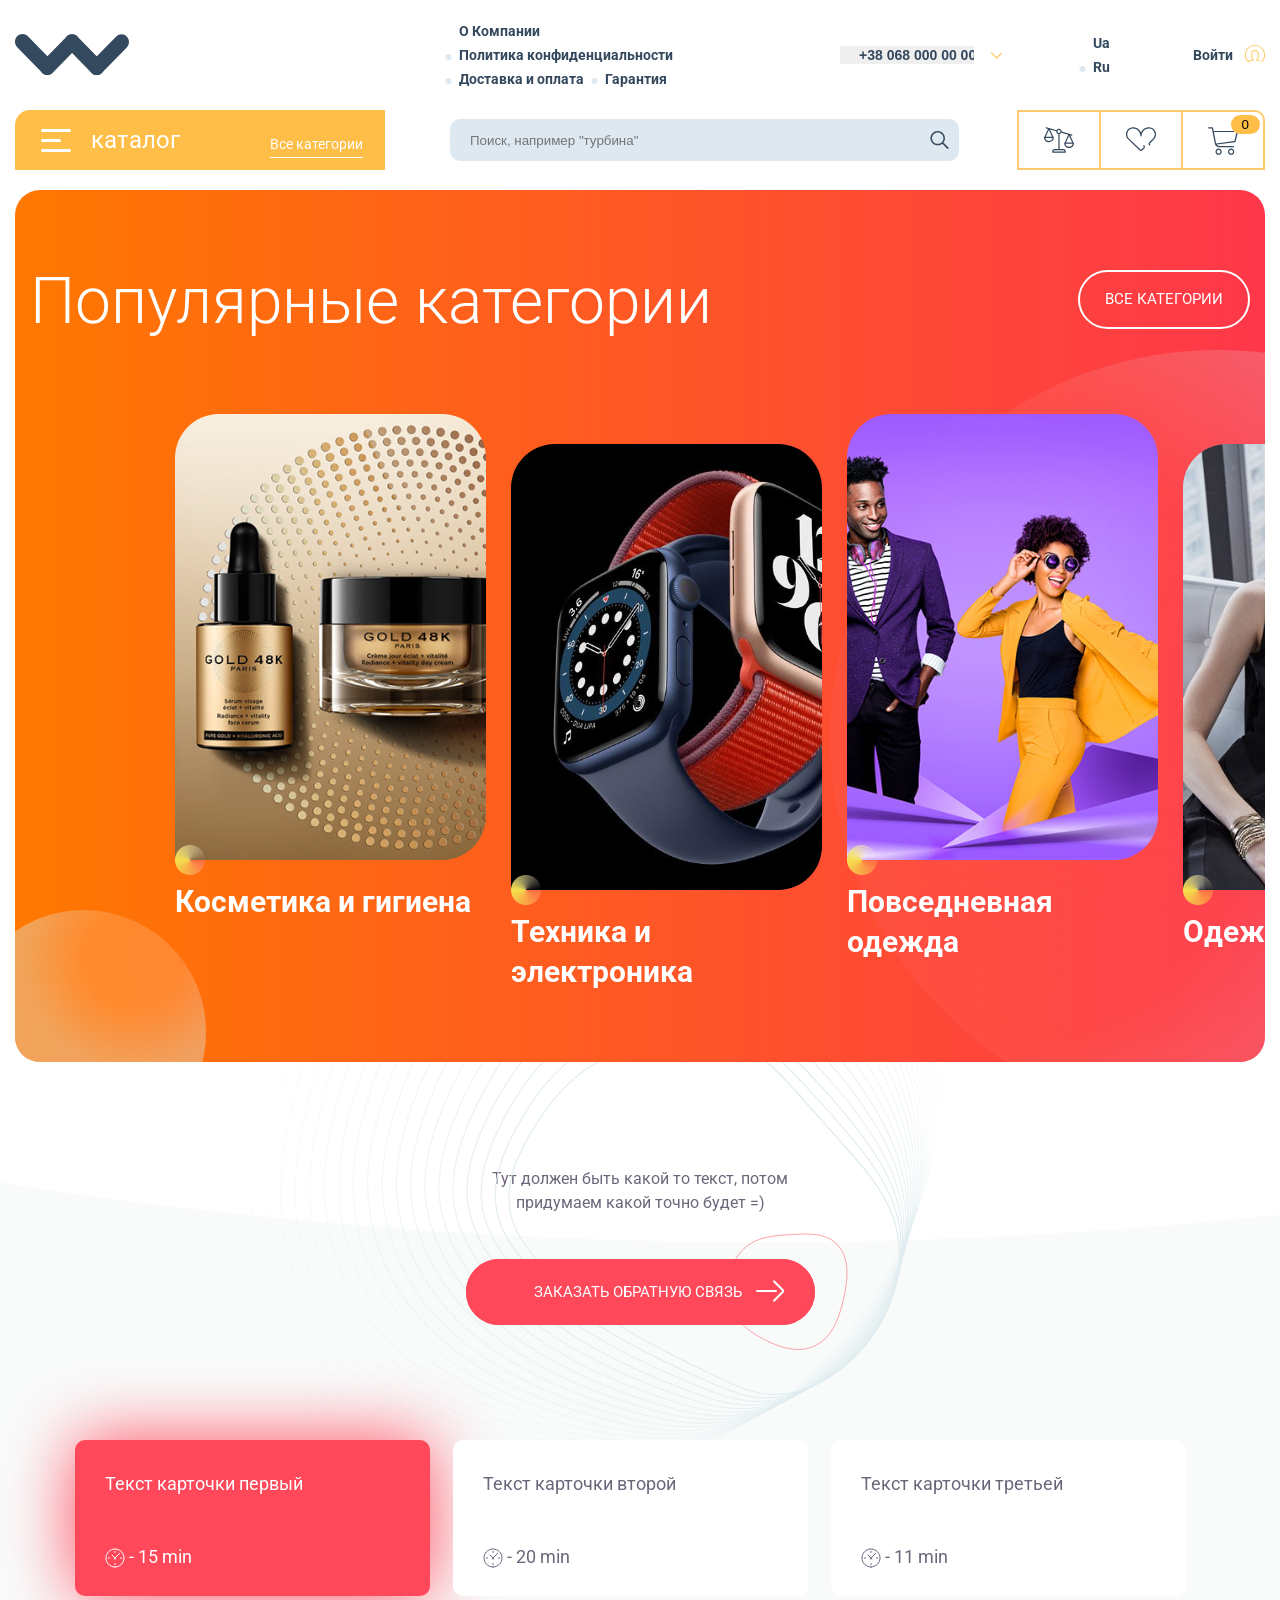
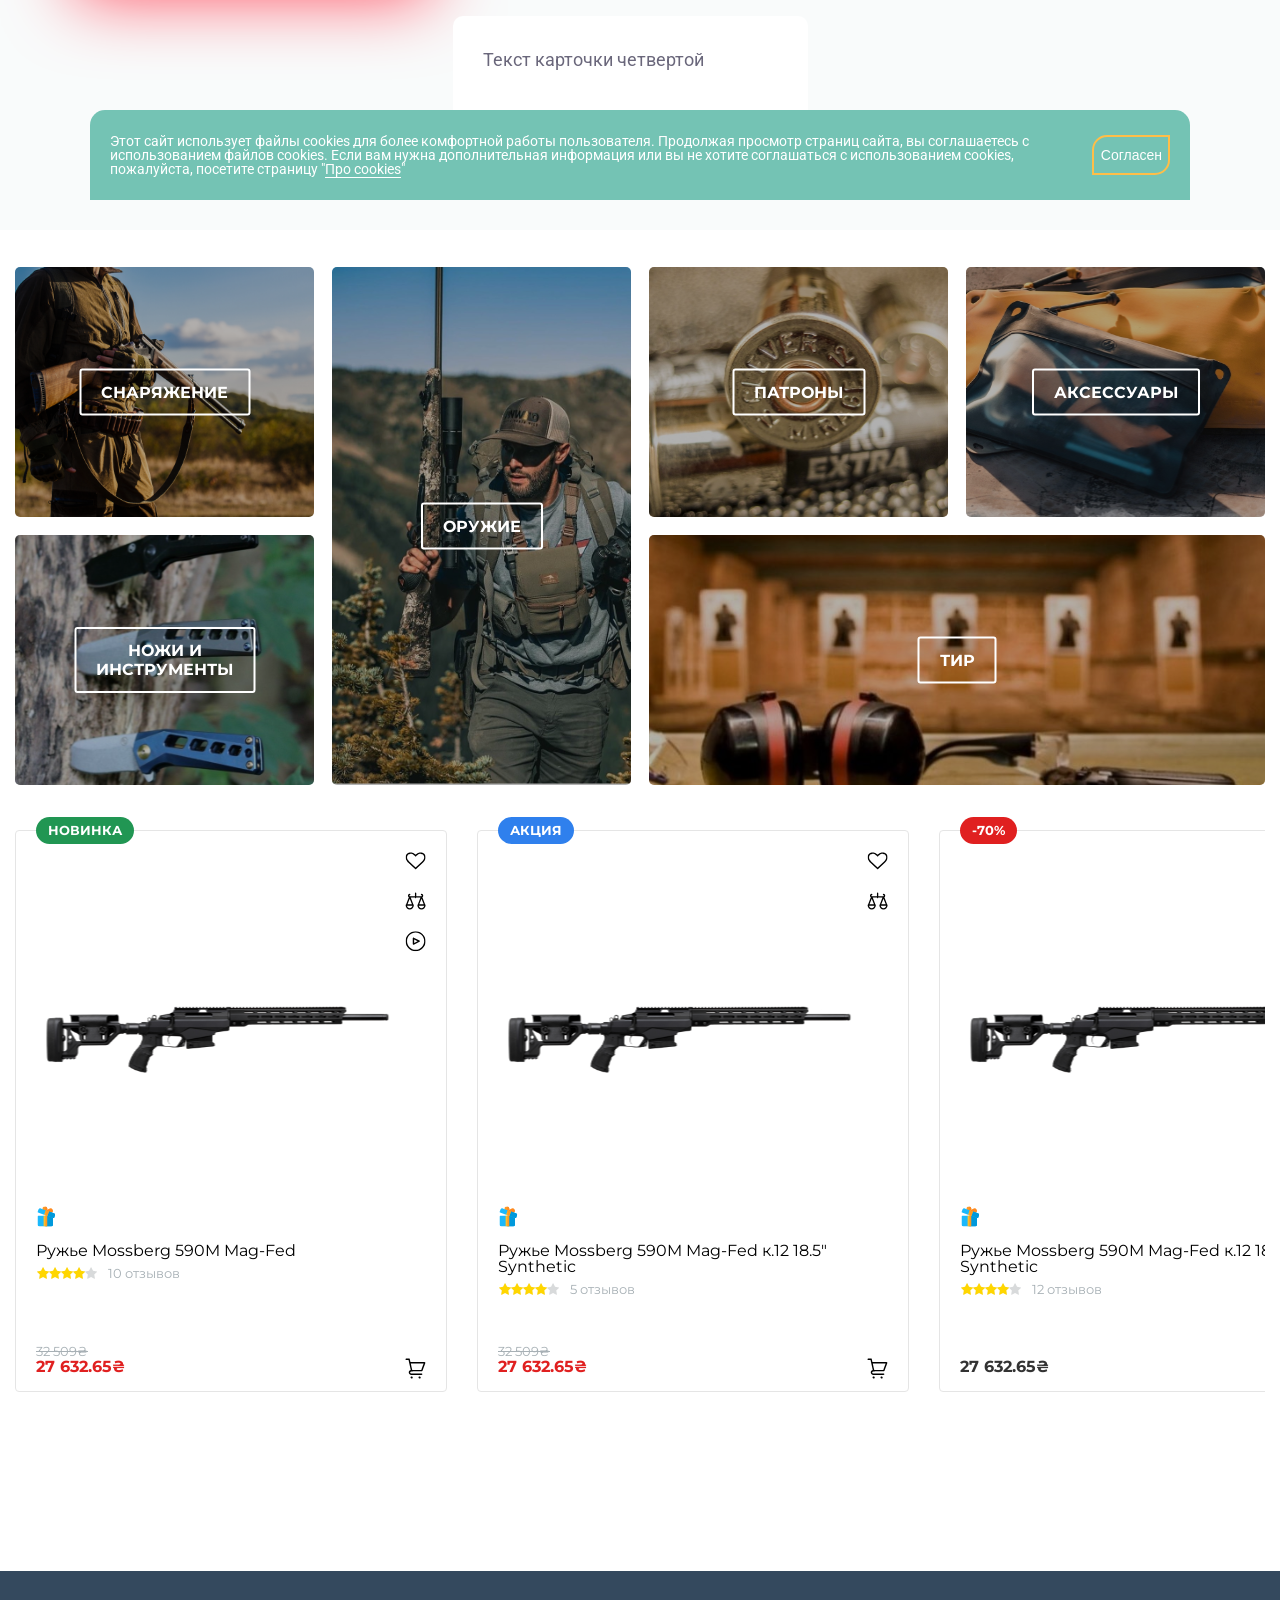
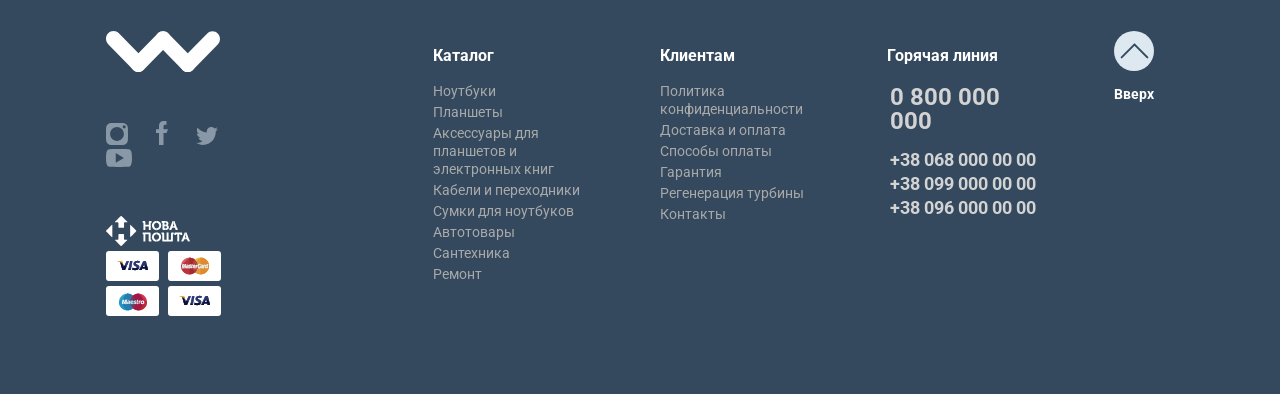
==== index.html @ 385db9dc "Completed" ====
<!DOCTYPE html>
<html>
<head>
    <meta charset="UTF-8">
    <link href="https://fonts.googleapis.com/css?family=Montserrat:100,100italic,200,200italic,300,300italic,regular,italic,500,500italic,600,600italic,700,700italic,800,800italic,900,900italic" rel="stylesheet" />
    <link href="https://fonts.googleapis.com/css?family=Roboto:100,100italic,300,300italic,regular,italic,500,500italic,700,700italic,900,900italic" rel="stylesheet" />
    <link href="https://fonts.googleapis.com/css?family=Commissioner:100,200,300,regular,500,600,700,800,900" rel="stylesheet" />
    <title>Верстка</title>
    <link rel="stylesheet" href="main.css">
    
</head>

<body onload="displayCart()">
    <div class="wrapper">
        <header class="header">
            <div class="header__container _container">
                <a href="" class="header__logo"><img src="Site/wezom_logo 1.svg"></a>
                <nav class="header__menu menu">
                    <ul class="menu__list">
                        <li class="menu__item">
                            <a href="" class="menu__link">О Компании</a>
                        </li>
                        <li class="menu__item">
                            <a href="" class="menu__link">Политика конфиденциальности</a>
                        </li>
                        <li class="menu__item">
                            <a href="" class="menu__link">Доставка и оплата</a>
                        </li>
                        <li class="menu__item">
                            <a href="" class="menu__link">Гарантия</a>
                        </li>
                    </ul>
                </nav>
                <div class="custom__select">
                    <select>
                        <option>+38 068 000 00 00</option>
                        <option>+38 066 000 00 00</option>
                    </select>
                    <span class="custom-arrow"></span>
                </div>
                    <ul class="header__lang">
                        <li class="menu__item">
                            <a href="" class="menu__link">Ua</a>
                        </li>
                        <li class="menu__item">
                            <a href="" class="menu__link">Ru</a>
                        </li>
                    </ul>
                <div class="log__in">Войти </div><span><img src="Site/Log_in.svg" alt=""></span>
                
            </div>
            <div class = "header__magazine _container">
                    <div class= "container">
                        <button class="header__catalog"><span class="catalog__lines"></span> каталог <p class="catalog__text">Все категории</p> </button>
                            <div class= "list">
                                <button class="links"><div class = "links_hover"><img class="list__img" src="Site/power.svg">       <p class="links__text"> Турбины</p>  <span class="arrow"></span> </div></button>
                                <button class="links"><div class = "links_hover"><img class="list__img" src="Site/cartridge.svg">   <p class="links__text">Картриджи  </p> <span class="arrow"></span> </div></button>
                                <button class="links"><div class = "links_hover"><img class="list__img" src="Site/geometry.svg">    <p class="links__text">Геометрии </p> <span class="arrow"></span> </div></button>
                                <button class="links"><div class = "links_hover"><img class="list__img" src="Site/aktuator.svg">    <p class="links__text">Актуаторы </p> <span class="arrow"></span> </div></button>
                                <button class="links"><div class = "links_hover"><img class="list__img" src="Site/servoprivod.svg"> <p class="links__text">Сервоприводы </p> <span class="arrow"></span> </div></button>
                                <button class="links"><div class = "links_hover"><img class="list__img" src="Site/prokladki.svg">   <p class="links__text">Прокладки </p> <span class="arrow"></span> </div></button>
                                <button class="links"><div class = "links_hover"><img class="list__img" src="Site/zap4asti.svg">    <p class="links__text">Прочие запчасти </p> <span class="arrow"></span> </div></button>
                                <button class="links"><div class = "links_hover"><img class="list__img" src="Site/electro-aktuator.svg"> <p class="links__text">Электронновакуумные  <br> актуаторы </p><span class="arrow"></span> </div></button>
                                <button class="links"><div class = "links_hover"><img class="list__img" src="Site/body-tourbine.svg">     <p class="links__text">Корпуса турбины </p> <span class="arrow"></span> </div></button>
                                <button class="links"><div class = "links_hover"><img class="list__img" src="Site/zap4asti2.svg">   <p class="links__text"> Запчасти для сервопривода </p> <span class="arrow"></span> </div></button>
                            </div>
                    </div>

               <div class="header__input"><input id="icon" class="search_txt" type="text" name="" placeholder="Поиск, например &#34турбина&#34"> </div> 
               <div class="header__product">
                   <div class="element"><img  src="Site/Сравнить.svg" alt="Весы"></div>
                   <div class="element"><img  src="Site/Heart.svg" alt="Весы"></div>
                   <button class="element basket"> <img  src="Site/КорзинаХєдер.svg" alt="Весы"><span class="product__number">0</span>
                    <div class= "list__tooltip">
                        <div class="tooltip">
                            <div class="sum" >В корзине <span class="total_in_cart">0</span></div>
                            <div class="sum" href="#"> На сумму <span class="total__cost">0</span></div>
                            <a href="#"><div class="order">Оформить заказ <img class="basket__tooltip" src="Site/КорзинаХєдер.svg" alt=""></div></a>
                            <a class="edit__order" href="#">Редактировать заказ </a>
                        </div>
                        
                    </div>
                    </button>
                </div>
                
            </div>
        </header>

        <main class="page">
            <div class="page__main-block main block">
                <div class="main-block__container _container-main">
                    <div class="main-block__body">
                        <h1 class="main-block__title _container">Популярные категории <a href="#" class="main-block__button">ВСЕ КАТЕГОРИИ</a> </h1>
                        <span class="dot"></span>
                        <span class="dot_bg"></span>
                        <div class="main-block__links">
                            <div class="link__link">
                                <a href="#">
                                    <img id="icon" src="Site/Косметика.svg" alt="Category-makeup"> <div class="link__title">Косметика и гигиена</div>
                                    <span class="circle"><img src="Site/Ellipse 31.png" alt=""></span>
                                </a>
                            </div>
                            <div class="link__link">
                                <a href="#">
                                    <img class="link__image" src="Site/Электроника.svg" alt="Category-technic"> 
                                    
                                    <div class="link__title">Техника и электроника</div>
                                    <span class="circle"><img src="Site/Ellipse 31.png" alt=""></span>
                                </a>
                            </div>
                            <div class="link__link">
                                <a href="#">
                                    <img class="link__image" src="Site/Повседневная одежда.svg" alt="Category-EverydayCloth"> <div class="link__title">Повседневная одежда</div>
                                    <span class="circle"><img src="Site/Ellipse 31.png" alt=""></span>
                                </a>
                            </div>
                            <div class="link__link">
                                    <a href="#">
                                    <img class="link__image" src="Site/Одежда.svg" alt="Category-EverydayCloth">
                                    <div class="link__title">Одежда и обувь</div>
                                    <span class="circle"><img src="Site/Ellipse 31.png" alt=""></span>
                                    </a>
                            </div>
                            <div class="link__link">
                                    <a href="#">
                                    <img class="link__image" src="Site/Сапоги.svg" alt="Category-EverydayCloth">
                                    <div class="link__title">Сапоги и туфли </div>
                                    <span class="circle"><img src="Site/Ellipse 31.png" alt=""></span>
                                    </a>
                            </div>
                            <div class="link__link">
                                <a href="#">
                                    <img class="link__image" src="Site/Универсальное.svg" alt="Category-EverydayCloth"> <div class="link__title">Универсальное</div>
                                    <span class="circle"><img src="Site/Ellipse 31.png" alt=""></span>
                                </a>
                            </div>
                            <div class="link__link">
                                <a href="#">
                                    <img class="link__image" src="Site/Спорт обувь.svg" alt="Category-EverydayCloth"> <div class="link__title">Спортивная обувь </div>
                                    <span class="circle"><img src="Site/Ellipse 31.png" alt=""></span>
                                </a>
                            </div>
                            <div class="link__link">
                                <a href="#">
                                    <img class="link__image" src="Site/Нижнее белье.svg" alt="Category-EverydayCloth"> <div class="link__title">Нижнее бельё</div>
                                    <span class="circle"><img src="Site/Ellipse 31.png" alt=""></span>
                                </a>
                            </div>
                            <div class="link__link">
                                <a href="#">
                                    <img class="link__image" src="Site/Сумки.svg" alt="Category-EverydayCloth"> <div class="link__title">Сумки и кошельки</div>
                                    <span class="circle"><img src="Site/Ellipse 31.png" alt=""></span>
                                </a>
                            </div>
                            <div class="link__link">
                                <a href="#">
                                    <img class="link__image" src="Site/Туфли.svg" alt="Category-EverydayCloth"> <div class="link__title">Сапоги и туфли </div>
                                    <span class="circle"><img src="Site/Ellipse 31.png" alt=""></span>
                                </a>
                            </div>
                            
                        </div>
                    </div>

                    <div class="main-body__text">Тут должен быть какой то  текст, потом <br> придумаем какой точно будет =)</div>

                    <div class="main-body__button-phone">
                        <img class="red_vector" src="Site/Red_Vector.svg" alt="">
                        <img class="vector"src="Site/fluid-linear-pop-product.png" alt="">
                        <a href="#" class="button-phone">ЗАКАЗАТЬ ОБРАТНУЮ СВЯЗЬ <span class="icon-arrow"></span></a>
                    </div>
                    <img class="back-img"src="Site/Rectangle.png" alt="">
                    <div id="main-block-card" class="main-block__cards">
                        
                        <div class="main-block__card active" onclick="pickCard(this);">Текст карточки первый <div class="timer"> <span class="clock"> <img src="Site/clock1.svg" alt="Clock"></span> - 15 min</div> </div>
                        <div class="main-block__card" onclick="pickCard(this);">Текст карточки второй <div class="timer"> <span class="clock"> <img src="Site/clock1.svg" alt="Clock"></span> - 20 min</div> </div>
                        
                        <div class="main-block__card" onclick="pickCard(this);">Текст карточки третьей <div class="timer"> <span class="clock"> <img src="Site/clock1.svg" alt="Clock"></span> - 11 min</div> </div>
                        <div class="main-block__card" onclick="pickCard(this);">Текст карточки четвертой <div class="timer"> <span class="clock"> <img src="Site/clock1.svg" alt="Clock"></span> - 9 min</div> </div>
                        
                    </div>
                    

                    <div class="main-body__gallery _container-main">

                        <div class="gallery__item">
                           <a href="#" >
                                <img src="Site/Снаряжение.png" alt="Снаряжение">
                                <button class="gallery__button">СНАРЯЖЕНИЕ</button>
                            </a>
                        </div>
                        <div class="gallery__item--2">
                            <a href="#" >
                            <img class="image" src="Site/Ножи.svg" alt="Ножи">
                            <button class="gallery__button">НОЖИ И ИНСТРУМЕНТЫ</button>
                            </a>
                        </div>
                        
                        <div class="gallery__item--3">
                            <a href="#" >
                            <img src="Site/Оружие.svg" alt="Оружие">
                            <button class="gallery__button">ОРУЖИЕ</button>
                            </a>
                        </div>

                        <div class="gallery__item _gallery4">
                            <a href="#" >
                            <img src="Site/Патроны.svg" alt="Патроны">
                            <button class="gallery__button">ПАТРОНЫ</button>
                            </a>
                        </div>

                        <div class="gallery__item _gallery5">
                            <a href="#" >
                            <img src="Site/Аксесуары.svg" alt="Аксессуары">
                            <button class="gallery__button">АКСЕССУАРЫ</button>
                            </a>
                        </div>

                        <div class="gallery__item--6">
                            <a href="#" >
                            <img src="Site/Тир.svg" alt="Тир">
                            <button class="gallery__button">ТИР</button>
                            </a>
                        </div>
                    </div>

                    <section class="section-slider">
                        <div class="slider">
                            <div class="img-slider">
                                <img  src="Site/Ружье.svg" alt="Ружье">
                                <span class="gift-box"><img src="Site/gift-box (1) 1.svg" alt="gift-box"></span>
                                <p class="text-slider"> Ружье Mossberg 590M Mag-Fed  </p>
                                <span class="stars"><img src="Site/Stars.svg" alt=""> <span class="rewiew">10 отзывов</span> </span>
                                <p class="price-sell"> 32 509₴ </p>
                                <p class="price-slider"> 27 632.65₴ </p>
                                <span class="add-cart"><img src="Site/Корзина.svg" alt=""><div>купить</div></span>
                                <span class="slider__new">НОВИНКА</span>
                                <span class="wish"><img src="Site/wish.svg" alt="wish"></span>
                                <span class="compare"><img src="Site/compare.svg" alt="compare"></span>
                                <span class="play"><img src="Site/play-button 1.svg" alt="play"></span>
                            </div>
                            <div class="img-slider">
                                <img  src="Site/Ружье.svg" alt="Ружье">
                                <span class="gift-box"><img src="Site/gift-box (1) 1.svg" alt=""></span>
                                <p class="text-slider"> Ружье Mossberg 590M Mag-Fed к.12 18.5" Synthetic </p>
                                <span class="stars"><img src="Site/Stars.svg" alt=""> <span class="rewiew">5 отзывов</span> </span>
                                <p class="price-sell"> 32 509₴ </p>
                                <p class="price-slider"> 27 632.65₴ </p>
                                <span class="add-cart"><img src="Site/Корзина.svg" alt=""><div>купить</div></span>
                                <span class="slider__sell">АКЦИЯ</span>
                                <span class="wish"><img src="Site/wish.svg" alt="wish"></span>
                                <span class="compare"><img src="Site/compare.svg" alt="compare"></span>
                            </div>
                            <div class="img-slider">
                                <img  src="Site/Ружье.svg" alt="Ружье">
                                <span class="gift-box"><img src="Site/gift-box (1) 1.svg" alt=""></span>
                                <p class="text-slider"> Ружье Mossberg 590M Mag-Fed к.12 18.5" Synthetic </p>
                                <span class="stars"><img src="Site/Stars.svg" alt=""> <span class="rewiew">12 отзывов</span> </span>
                                <p class="price-no-sell"> 27 632.65₴ </p>
                                <span class="add-cart"><img src="Site/Корзина.svg" alt=""><div>купить</div></span>
                                <span class="slider__action">-70%</span>
                                <span class="wish"><img src="Site/wish.svg" alt="wish"></span>
                                <span class="compare"><img src="Site/compare.svg" alt="compare"></span>
                            </div>
                            <div class="img-slider">
                                <img  src="Site/Ружье.svg" alt="Ружье">
                                <span class="gift-box"><img src="Site/gift-box (1) 1.svg" alt=""></span>
                                <p class="text-slider"> Ружье Mossberg 590M Mag-Fed к.12 18.5" Synthetic </p>
                                <span class="stars"><img src="Site/Stars.svg" alt=""> <span class="rewiew">5 отзывов</span> </span>
                                <p class="price-sell"> 32 509₴ </p>
                                <p class="price-slider"> 27 632.65₴ </p>
                                <span class="add-cart"><img src="Site/Корзина.svg" alt=""><div>купить</div></span>>
                                <span class="slider__top">ТОП ПРОДАЖ</span>
                                <span class="wish"><img src="Site/wish.svg" alt="wish"></span>
                                <span class="compare"><img src="Site/compare.svg" alt="compare"></span>
                                <span class="play"><img src="Site/play-button 1.svg" alt="play"></span>
                            </div>
                            <div class="img-slider">
                                <img  src="Site/Ружье.svg" alt="Ружье">
                                <span class="gift-box"><img src="Site/gift-box (1) 1.svg" alt=""></span>
                                <p class="text-slider"> Ружье Mossberg 590M Mag-Fed к.12 18.5" Synthetic </p>
                                <span class="stars"><img src="Site/Stars.svg" alt=""> <span class="rewiew">5 отзывов</span> </span>
                                <p class="price-no-sell"> 27 632.65₴ </p>
                                <span class="add-cart"><img src="Site/Корзина.svg" alt=""><div>купить</div></span>
                                <span class="wish"><img src="Site/wish.svg" alt="wish"></span>
                                <span class="compare"><img src="Site/compare.svg" alt="compare"></span>
                            </div>
                            <div class="img-slider">
                                <img  src="Site/Ружье.svg" alt="Ружье">
                                <span class="gift-box"><img src="Site/gift-box (1) 1.svg" alt=""></span>
                                <p class="text-slider"> Ружье Mossberg 590M Mag-Fed к.12 18.5"  </p>
                                <span class="stars"><img src="Site/Stars.svg" alt=""> <span class="rewiew">5 отзывов</span> </span>
                                <p class="price-sell"> 32 509₴ </p>
                                <p class="price-slider"> 27 632.65₴ </p>
                                <span class="add-cart"><img src="Site/Корзина.svg" alt=""><div>купить</div></span>
                                <span class="wish"><img src="Site/wish.svg" alt="wish"></span>
                                <span class="compare"><img src="Site/compare.svg" alt="compare"></span>
                            </div>
                            <div class="img-slider">
                                <img  src="Site/Ружье.svg" alt="Ружье">
                                <span class="gift-box"><img src="Site/gift-box (1) 1.svg" alt=""></span>
                                <p class="text-slider"> Ружье Mossberg 590M Mag-Fed </p>
                                <span class="stars"><img src="Site/Stars.svg" alt=""> <span class="rewiew">5 отзывов</span> </span>
                                <p class="price-no-sell"> 27 632.65₴ </p>
                                <span class="add-cart"><img src="Site/Корзина.svg" alt=""><div>купить</div></span>
                                <span class="wish"><img src="Site/wish.svg" alt="wish"></span>
                                <span class="compare"><img src="Site/compare.svg" alt="compare"></span>
                            </div>
                            <div class="img-slider">
                                <img  src="Site/Ружье.svg" alt="Ружье">
                                <span class="gift-box"><img src="Site/gift-box (1) 1.svg" alt=""></span>
                                <p class="text-slider"> Ружье Mossberg 590M Mag-Fed к.12 18.5" Synthetic </p>
                                <span class="stars"><img src="Site/Stars.svg" alt=""> <span class="rewiew">12 отзывов</span> </span>
                                <p class="price-no-sell"> 27 632.65₴ </p>
                                <span class="add-cart"><img src="Site/Корзина.svg" alt=""><div>купить</div></span>
                                <span class="wish"><img src="Site/wish.svg" alt="wish"></span>
                                <span class="compare"><img src="Site/compare.svg" alt="compare"></span>
                            </div>
                        </div>

                    </section>
                </div>
                
            </div>

        </main>

        <footer class="footer">
            <div class = "row"> 
                <div class="col"> 
                    <a href = "#" > <img src="Site/wezom_logo 2.svg" alt=""></a>
                       <p class="footer__icons">
                           <a href="#" class="footer__links"> <img src="Site/Insta.svg" alt="Instagram"></a>
                           <a href="#" class="footer__links"> <img src="Site/Facebook.svg" alt="Facebook"></a>
                           <a href="#" class="footer__links"> <img src="Site/Twitter.svg" alt="Twitter"></a>
                           <a href="#" class="footer__links"> <img src="Site/Youtube.svg" alt="Youtube"></a>
                       </p> 
                       <p class="footer__icons">
                        <a href="#" class="footer__cards"> <img src="Site/Новапошта.svg" alt="Visa"></a>
                        <a href="#" class="footer__cards"> <img src="Site/Visa.svg" alt="Visa"></a>
                        <a href="#" class="footer__cards"> <img src="Site/MasterCArd.svg" alt="MasterCard"></a>
                        <a href="#" class="footer__cards"> <img src="Site/MasterPro.svg " alt="Maesrto"></a>
                        <a href="#" class="footer__cards"> <img src="Site/Visa.svg" alt="PayPal"></a>
                    </p> 
                </div>
                <div class="col"> 
                    <h3>Каталог</h3>
                    <p class="text"><a href="#" class="footer__text">Ноутбуки</a></p>    
                    <p class="text"><a href="#" class="footer__text">Планшеты</a></p>
                    <p class="text"><a href="#" class="footer__text">Аксессуары для планшетов и электронных книг</a></p>
                    <p class="text"><a href="#" class="footer__text">Кабели и переходники</a></p>
                    <p class="text"><a href="#" class="footer__text">Сумки для ноутбуков</a></p>
                    <p class="text"><a href="#" class="footer__text">Автотовары</a></p>
                    <p class="text"><a href="#" class="footer__text">Сантехника</a> </p>
                    <p class="text"><a href="#" class="footer__text">Ремонт</a> </p>
                </div>
                <div class="col"> 
                    <h3>Клиентам</h3>
                    <p class="text"><a href="#" class="footer__text">Политика конфиденциальности</a></p>
                    <p class="text"><a href="#" class="footer__text">Доставка и оплата</a></p>
                    <p class="text"><a href="#" class="footer__text">Способы оплаты</a></p>
                    <p class="text"><a href="#" class="footer__text">Гарантия</a></p>
                    <p class="text"><a href="#" class="footer__text">Регенерация турбины</a></p>
                    <p class="text"><a href="#" class="footer__text">Контакты</a></p>
                </div>
                <div class="col"> 
                    <h3>Горячая линия</h3>
                    <p class="footer__phone _big">0 800 000 000</p>
                    <p class="footer__phone">+38 068 000 00 00</p>
                    <p class="footer__phone">+38 099 000 00 00</p>
                    <p class="footer__phone">+38 096 000 00 00</p>
                </div>
                <div class="col"> 
                    <div class="scroll-to-top" onclick="scrollToTop();"></div>
                    <p>Вверх</p>
                </div>
            </div>
        </footer>

        <div class="cookie_container">
            <p>
                Этот сайт использует файлы cookies для более комфортной работы пользователя. Продолжая просмотр страниц сайта, вы соглашаетесь с использованием файлов cookies. Если вам нужна дополнительная информация или вы не хотите соглашаться с использованием cookies, пожалуйста, посетите страницу "<a href="#" class="cookie">Про cookies</a>"
            </p>
            <button class="cookie_button">Согласен</button>
        </div>
    </div>   
    <script src="Slider.js"></script>
    <script src="main.js"></script>
    <script>

        let click = document.querySelector('.header__catalog');

        let list = document.querySelector('.list');

        click.addEventListener("click",()=>{

            list.classList.toggle('newlist');

        });

        let click1 = document.querySelector('.basket');

        let list1 = document.querySelector('.list__tooltip');

        click1.addEventListener("click",()=>{

            click1.classList.toggle('basket1');
            list1.classList.toggle('newlist1');


            });

    </script>
</body>
</html>
---- main.css ----
/*---BASE--------------------------------*/
    html, body {           
        height:100%;
        margin: 0;
        padding: 0;
        line-height: 1;
        font-size: 14px;
        color: white;
        background: white;
        font-family: Roboto;
        font-style: normal;
        font-weight: 700;
    }
    a:link, a:visited{
        color:#33485D;
        text-decoration: none;
    }
    a.menu__link:hover{
        padding-bottom: 4px;
        border-bottom-style: solid;
        border-bottom-width: 1px;
        border-color: #33485D;
        width: fit-content;
    }
    
    li:not(:first-child){
        list-style-image: url('Site/Ellipse\ 32.svg');
    }
    
    .menu{
        padding: 5px 0;
    }
    .menu__list{
        display: flex;
        flex-wrap: wrap;
    }

    .menu__item:not(:last-child){
        margin: 0px 21px 0px 0px;
    }
    
    .menu__link{
        line-height: 24px;
    }

    .custom__select{
        position: relative;
        margin-left: 70px;
        outline:0px;
    }
    select{
        box-shadow: none;
        border:none;
        outline:0px;
        font-size: 14px;
        font-weight: 700;
        color: #33485D;
        padding: 0 15px;
        cursor:pointer;
    }

    @media(max-width:1160px){
        .custom__select{
            display: inline-block;
        margin-left: 10px;
    }
    }
    .custom-arrow{
        position: absolute;
        top: 0;
        right: 0;
        display: block;
        background: white;
        height: 100%;
        width: 2.4rem;
        pointer-events: none;
    }
    .custom-arrow:before{
        content: "";
        position: absolute;
        display: inline-block;
        height: 1px;
        width: 0.6rem;
        border-radius: 2px;
        background: #FFBE48;
        right: 10px;
        top:9px;
        transform:rotate(45deg);
    }
    .custom-arrow:after{
        content: "";
        position: absolute;
        display: inline-block;
        height: 1px;
        width: 0.6rem;
        border-radius: 2px;
        background: #FFBE48;
        right: 5px;
        top:9px;
        transform:rotate(-45deg);
    }
    /*------*/
    .header__lang{
        display: flex;
        flex-wrap: wrap;
        margin-left: 45px;
    }
    .log__in{
        color: #33485D;
        margin-right: 12px;
        margin-left: 62px;
    }
    /*---CLASSES----------------------------*/
    .wrapper{
        min-height: 100vh;
        overflow: hidden;
        display: flex;
        flex-direction: column;
    }
    ._container{
        max-width: 1520px;
        padding: 0px 15px;
        margin: 0px auto;
        box-sizing: content-box;
    }
    ._container-main{
        max-width: 1840px;
        padding: 0px 15px;
        margin: 0px auto;
        box-sizing: content-box;
    }
    ._container-shape{
        max-width: 1920px;
        padding: 0px 15px;
        margin: 0px auto;
        box-sizing: content-box;
    }
    /*--------------------------------------*/
    .header{
        position:absolute;
        width: 100%;
        left: 0;
        top: 0;
        z-index: 50;
    }
    .header__container{
        display: flex;
        min-height: 80px;
        align-items: center;
    }
    @media(max-width:990px){
        .header__container{
            
        min-height: 80px;
    }
        
    }
    .header__logo{
        color:inherit;
    }
    .header__menu{
        margin: 0px 0px 0px 290px;
    }
    /*-------РЯД С КАТАЛОГОМ-----------------------*/
    .header__magazine{
        display: flex;
        align-items: center;
    }
    @media(max-width:800px){
        .header__magazine{
        display: flex;
        align-items: center;
    }
    .header__magazine > *{
        margin-bottom: 30px;
    }
    .custom__select{
        clear:both;
            
    }
    }
    .header__input{
        margin-left: 55px;
        margin-right: 45px;
        flex: 1 0 40px;
    }
    
    .search_txt{
        background: #DDE8F0;
        height: 40px;
        flex: 1 1 auto;
        width: 100%;
        border: none;
        border-radius: 10px;
        margin: 0px 0px 0px 10px;
        padding-left: 20px;
    }
    
    #icon {
        background-image: url(Site/Vector.svg);
        background-repeat: no-repeat;
        background-position: 98%;
    }
    .header__catalog{
        display:flex;
        border:none;
        width:370px;
        height: 60px;
        border-top-left-radius: 15px;
        background:#FFBE48;
        color: white;
        align-items: center;
        font-family: Roboto;
        font-weight:400;
        font-size: 24px;
        cursor: pointer;
        transition: 0.3s;
    }
    .catalog__text{
        display: flex;
        font-size: 14px;
        border-bottom: 1px solid;
        padding-bottom: 5px;
        margin-left: 90px;
        margin-bottom: 0px;
        margin-right: 10px;
    }
    .catalog__lines{
        display: flex;
        width: 20px;
        height: 3px;
        border-radius: 5px;
        background: white;
        margin-left: 20px;
        margin-right: 30px;
    }
    .catalog__lines:after{
        content: "";
        position: absolute;
        display: block;
        width: 30px;
        height: 3px;
        border-radius: 5px;
        background: white;
        margin-top: 10px;
    }
    .catalog__lines:before{
        content: "";
        position: absolute;
        display: block;
        width: 30px;
        height: 3px;
        border-radius: 5px;
        background: white;
        margin-top: -10px;
    }
    .links{
        display: flex;
        align-items: center;
        width:370px;
        height:60px;
        font-family: Roboto;
        font-style: normal;
        font-weight: 500;
        font-size: 18px;
        line-height: 18px;
        color:#5C6D7D;
        border: none;
    }

    .links:hover{
        color:#33485D;
    }
    .links:hover .arrow:after{
        background: #33485D;  
    }
    .links:hover .arrow:before{
        background: #33485D;  
    }
    
    .links:last-child{
        border-bottom-right-radius:10px;
        border-bottom-left-radius:10px;
    }
    .links_hover{
        display: flex;
        align-items: center;
        padding-right: 295px;
        border-radius: 5px;
        padding-bottom: 5px;
        padding-top: 5px;
    }
    .links:hover .links_hover{
        background-color: #DDE8F0;
    }
    .links__text{
        position: absolute;
        margin-left: 60px;
        text-align: left;
    }
    .list {
        width:370px;
        position: absolute;

        transform: scaleY(0);
        transform-origin: top;
        transition: 0.3s;
    }
    .list__img{
        margin-left: 14px;
        margin-right: 16px;
    }
    .arrow{ 
        position: absolute;
        text-align: center;
        right: 22px;
    }
    .arrow:after{ 
        content: "";
        position: absolute;
        display: inline-block;
        height: 2px;
        width: 0.8rem;
        border-radius: 2px;
        background: #9faab3;
        right: -9px;
        top:-3px;
        transform:rotate(45deg);
    }
    .arrow:before{ 
        content: "";
        position: absolute;
        display: inline-block;
        height: 2px;
        width: 0.8rem;
        border-radius: 2px;
        background: #9faab3;
        right: -9px;
        top:3px;
        transform:rotate(-45deg);
    }
    .newlist {
        transform: scaleY(1);
    }
    @media(max-width:1100px){
        .catalog__text{
        margin-left: 50px;
        margin-right: 10px;
        }
        .header__catalog{
            width:330px;
        }
        .header__menu{
        margin: 0px 0px 0px 260px;
        }
    }
    @media(max-width:1060px){
        .catalog__text{
        margin-left: 20px;
        margin-right: 10px;
        }
        .header__catalog{
            width:300px;
        }
        .header__menu{
        margin: 0px 0px 0px 230px;
        }
    }
    @media(max-width:1040px){
        .catalog__text{
        display: none;
        }
        .header__catalog{
            width:260px;
        }
        .header__menu{
        margin: 0px 0px 0px 190px;
        }
    }
    @media(max-width:990px){
        .header__catalog{
            width:200px;
        }
        .header__menu{
        margin: 0px 0px 0px 130px;
        }
    }
    @media(max-width:940px){
        .header__menu{
        margin: 0px 0px 0px 95px;
        
    }
    .header__input{
        margin-left: 25px;
        margin-right: 15px;
    }
    }

    @media(max-width:890px){
        .header__lang{
        margin-left: 15px;
    }
        .log__in{
            margin-right: 12px;
            margin-left: 25px;
        }
    }

    @media(max-width:825px){
        .header__lang{
        margin-left: 5px;
    }
        .log__in{
            margin-right: 12px;
            margin-left: 5px;
        }
    }
    @media(max-width:800px){
        .log__in{
            display: none;
    }
        ::-webkit-input-placeholder {
        /* WebKit browsers */
         color: transparent;
    }#icon {
        background-position: 96%;
    }

    }
    @media(max-width:740px){
            .custom__select{
                display: none;
        }
        #icon {
            background-position: 95%;
        }
        .list {
            width:300px;
            
        }
        .links{
            width:300px;
        }
        .links_hover{
            padding-right: 225px;
        }
    }
    @media(max-width:660px){
        #icon {
            background-position: 90%;
        }
        .search_txt{
            padding-right:20px;
            margin: 0px 0px 0px 0px;
        }
        .header__menu{
            margin: 0px 0px 0px 85px;
        
        }
        
    }
    .header__product{
        display: flex;
        margin-left: 45px;
    }
    .element{
        position: relative;
        background-color: white;
        display: inline-block;
        border: 2px solid #FFCB6D;
        box-sizing: border-box;
        padding: 15px 25px 10px;
        cursor: pointer;
    }
    .element:last-child{
        border-top-right-radius: 10px;
    }
    .element:not(:last-child){
        border-right: 1px;
    }
    .basket1{
        background: #47B39C;
        border-color: #47B39C;
        
    }
    .basket1 img{
        filter:brightness(0) invert(1);
    }
    .basket1 .product__number{
        background: white;
        color: black;
    }
    .product__number{
        position: absolute;
        display: inline-block;
        color: black;
        right: 3px;
        top: 3px;
        border-radius: 18px;
        padding: 2px 11px;
        background: #FFBE48;
    }
    /*-----BASKETTOOLTIP-----*/
    .list__tooltip{

    position: absolute;


    transform: scaleY(0);

    transform-origin: top;

    transition: 0.3s;
    }
    .newlist1 {

    transform: scaleY(1);

    }
    .tooltip{
        top:40px;
        left: -280px;
        padding-top: 30px;
        position: absolute;
        box-shadow: 1px 1px 50px #aaa;
        border-radius: 10px;
        background-color: #fff;
        width: 280px;
        height:210px;
        padding-left: 30px;
        padding-right: 30px;
        z-index: 200;
        font-size: 0.9em;
        cursor: default;
    }
    .tooltip:before{
        content: "";
        position: absolute;
        display: inline-block;
        height: 30px;
        width: 30px;
        border-radius: 4px;
        background: white;
        right: 30px;
        top:-12px;
        transform:rotate(45deg);
    }
    .order{
        display:flex;
        align-items: center;
        background: #47B39C;
        color: white;
        font-weight: 500;
        font-size: 24px;
        padding: 15px 21px 15px;
        margin-top: 30px;
        margin-bottom: 30px;
        border-top-left-radius: 15px;
        border-bottom-right-radius: 15px;
        cursor: pointer;
    }
    .basket__tooltip{
        margin-left: 15px;
    }
    .edit__order{
        float: left;
        color: #33485D;
        font-family: Roboto;
        font-style: normal;
        font-weight: 500;
        font-size: 18px;
        border-bottom: 1px grey solid;
        padding-bottom:2px;
    }
    .sum{
        display: block;
        text-align: left;
        color: grey;
        font-family: Roboto;
        font-style: normal;
        font-weight: 400;
        font-size: 18px;
    }
    .total__cost{
        color: #33485D;
        font-family: Roboto;
        font-style: normal;
        font-weight: 700;
        font-size: 18px;
    }
    .total_in_cart{
        color: #33485D;
        font-family: Roboto;
        font-style: normal;
        font-weight: 700;
        font-size: 18px;
    }
    /*------------------------------*/
    /*-------COOKIE-----------------*/
    .cookie_container{
        position: fixed;
        bottom: -100%;
        background: #74C3B4;
        color: white;
        font-weight: 400;
        display: inline-flex;
        margin-left: 7%;
        margin-right: 7%;
        min-height: 90px;
        padding-right: 20px;
        padding-left: 20px;
        align-items: center;
        border-top-left-radius: 15px;
        border-top-right-radius: 15px;
        transition: 400ms;
    }
    .cookie_container.active{
        bottom: 0;
    }
    .cookie_button{
        background: none;
        color: white;
        font-weight: 500;
        font-size: 14px;
        width: 150px;
        height: 40px;
        border-color: #FFBE48;
        border-style: solid;
        border-top-left-radius: 15px;
        border-bottom-right-radius: 15px;
        cursor: pointer;
    }
    .cookie_button:hover{
        background: #FFBE48;
        color: white;
    }
    a.cookie{
        color: white;
        border-bottom: white;
        border-bottom-style: solid;
        border-bottom-width: 1px;
    }
    /*------------------------------*/

    /*-----MAIN -------------------*/
    .page{
        flex: 1 1 auto;
    }
    .main__block{
        position: relative;
        
    }
    .main-block__body{
        background: linear-gradient(to right,#FF7800,#FE374A);
        color: white;
        min-height: 70px;
        margin:160px 0 105px;
        padding: 80px 0 70px;
        border-radius: 25px;
        overflow: hidden;
        position: relative;
        z-index: 3;
    }
    .circle{
        position: absolute; bottom: 85px; left:0;
    }
    @media(max-width:1535px){
        .main-block__body{
            margin:165px 0 105px;
        }
    }
    @media(max-width:1320px){
        .main-block__body{
            margin:190px 0 105px;
        }
    }
    @media(max-width:1220px){
        .main-block__body{
            margin:215px 0 105px;
        }
    }
    @media(max-width:1193px){
        .main-block__body{
            margin:240px 0 105px;
        }
    }
    @media(max-width:1193px){
        .main-block__body{
            margin:240px 0 105px;
        }
    }

    @media(max-width:1160px){
        .main-block__body{
            margin:215px 0 105px;
        }
    }
    @media(max-width:1133px){
        .main-block__body{
            margin:240px 0 105px;
        }
    }
    @media(max-width:1040px){
        .main-block__body{
            margin:215px 0 105px;
        }
    }
    @media(max-width:1033px){
        .main-block__body{
            margin:240px 0 105px;
        }
    }
    /*----------Body----------*/
    @media(max-width:990px){
        .main-block__body{
            margin:215px 0 105px;
        }
    }
    @media(max-width:973px){
        .main-block__body{
            margin:240px 0 105px;
        }
    }
    @media(max-width:940px){
        .main-block__body{
            margin:215px 0 105px;
        }
    }
    @media(max-width:938px){
        .main-block__body{
            margin:240px 0 105px;
        }
    }
    @media(max-width:890px){
        .main-block__body{
            margin:215px 0 105px;
        }
    }
    @media(max-width:871px){
        .main-block__body{
            margin:240px 0 105px;
        }
    }
    @media(max-width:800px){
        .main-block__body{
            margin:215px 0 105px;
        }
    }
    @media(max-width:784px){
        .main-block__body{
            margin:240px 0 105px;
        }
    }
    @media(max-width:740px){
        .main-block__body{
            margin:165px 0 105px;
        }
    }
    @media(max-width:732px){
        .main-block__body{
            margin:190px 0 105px;
        }
    }
    @media(max-width:631px){
        .main-block__body{
            margin:190px 0 105px;
        }
    }
    @media(max-width:621px){
        .main-block__body{
            margin:215px 0 105px;
        }
    }
    @media(max-width:594px){
        .main-block__body{
            margin:240px 0 105px;
        }
    }
    /*-------------------------*/
    .main-block__title{
        font-style: normal;
        font-size: 64px;
        font-weight: 300;
    }
    a.main-block__button{
        float: right;
        padding: 20px 25px;
        font-size: 15px;
        font-weight: 400;
        text-align: center;
        color: white;
        border: white;
        border-width: 2px;
        border-style: solid;
        border-radius: 45px;
        z-index: 3;
    }
    a.main-block__button:hover{
        background: white;
        color: rgba(0, 0, 0, 0.5);
    }
    .main-block__links{
        overflow: hidden;
        position: relative;
        display: flex;
        height: 100%;
        padding: 80px 0  30px;
        cursor: default;
        padding-left: 160px;
    }
    .main-block__links.active {
        cursor: grabbing;
        cursor: -webkit-grabbing;
        transform: scale(1);
    }
    
    .link__link{
        position: relative;
        display: inline-block;
        margin: 0px 25px 0px 0px;
    }
    .link__link:nth-child(2n){
        top: 30px;
    }
    
    .link__title{
        padding: 20px 0 0;
        display: block;
        font-size: 30px;
        font-weight: 700;
        line-height: 40px;
        color: white;
    }
    .link__title:focus{
        border-bottom-style: solid;
        border-bottom-width: 2px;
        border-color: white;
    }
    .icon-main {
        position: absolute;
        left: 0%;
        top: 85%;
    }
    /*-----CARDS-------------------*/
    .main-body__text{
        color: #6A677B;
        text-align: center;
        font-size: 16px;
        font-weight: 400;
        line-height: 24px;
    }
    .main-block__cards{
        position: relative;
        text-align: center;
        margin-top: 140px;
        margin-bottom: 45px;
        z-index: 45;
    }
    .main-block__card{
        text-align: left;
        display: inline-block;
        font-size: 18px;
        font-weight: 400;
        color: #6A677B;
        min-width: 325px;
        padding: 35px 0 30px 30px;
        margin-right: 20px;
        margin-bottom: 20px;
        border-radius: 10px;
        background:white;
        cursor: pointer;
        z-index: 3;
    }
    .main-block__card.active{
        color: white;
        background:#FF485A;
        box-shadow: 0px 0px 70px #FF485A;
        transition: 500ms;
    }
    .main-block__card.active span{
        filter: brightness(0) invert(1);
    }
    .timer{
        padding: 50px 0 0px;
    }
    .clock{
        position: relative;
        display: inline-block;
        top:5px;       
    }
    /*-------BUTTON-------------*/
    .main-body__button-phone{
        position: relative;
        margin-top: 70px;
        color: white;
        text-align: center;
        z-index: 2;
    }.color{color: white}
    a.button-phone{
        position: relative;
        padding: 21px 65px 21px;
        padding-right: 70px;
        color: white;
        font-size: 15px;
        font-weight: 400;
        border-color: #FF485A;
        border-width: 3px;
        border-style: solid;
        border-radius: 45px;
        background: #FF485A;
        z-index: 2;
    }

    .icon-arrow{ 
        position: absolute;
        top: 47%;
        right: 10%;
        display: block;
        border-radius: 1px;
        background: white;
        height: 1.6px;
        width: 1.5rem;
    }
    .icon-arrow:after{ 
        content: "";
        position: absolute;
        display: inline-block;
        height: 2px;
        width: 1.1rem;
        border-radius: 2px;
        background: white;
        right: -9px;
        top:-5px;
        transform:rotate(45deg);
    }
    .icon-arrow:before{ 
        content: "";
        position: absolute;
        display: inline-block;
        height: 2px;
        width: 1.1rem;
        border-radius: 2px;
        background: white;
        right: -9px;
        top:5px;
        transform:rotate(-45deg);
    }
    .red_vector{
    position: absolute;
    margin-left: 260px;
    bottom: -50px;
    z-index: 0;
    }
    .vector{
        position: absolute;
        margin-left: -350px;
        bottom: -200px;
        z-index: 0;
    }
    .back-img{
        position: absolute;
        margin-left: -30px;
        margin-top: -100px;
        filter: opacity(0.7);
        z-index: 0;
    }
    @media(max-width:1557px){
        .back-img{
        height: 650px;
        width: 1557px;
        margin-top: -120px;
    }
    }
    @media(max-width:1178px){
        .back-img{
        height: 670px;
        width: 1178px;
        margin-top: -120px;
    }
    }
    @media(max-width:800px){
        .back-img{
        height: 1050px;
        width: 800px;
        margin-top: -170px;
    }
    }
    /*------------------------------*/
    /*-----FOOTER-------------------*/
    .footer{
        width: 100%;
        padding: 50px 0 50px;
        background: #34495E;
    }
    .footer__icons{
        margin-top: 45px; 
    }
    .row{
        width: 85%;
        margin: auto;
        display: flex;
        flex-wrap: wrap;
        align-items: flex-start;
        justify-content: space-between;
    }
    .col{
        flex-basis: 15%;
        padding: 10px;
        line-height: 18px;
        margin-right: 20px;
    }
    .col:first-child{
        flex-basis: 30%;
        margin-right: 210px;
    }
    @media(max-width:1950px){
        .col:first-child{
        flex-basis: 25%;
        margin-right: 120px;
    }
    }
    @media(max-width:1350px){
        .col:first-child{
        flex-basis: 15%;
        margin-right: 120px;
    }
    }
    @media(max-width:1063px){
        .col:first-child{
        flex-basis: 15%;
        margin-right: 90px;
    }
    }
    @media(max-width:1012px){
        .col:first-child{
        flex-basis: 15%;
        margin-right: 60px;
    }
    }
    @media(max-width:962px){
        .col:first-child{
        flex-basis: 15%;
        margin-right: 30px;
    }
    }
    .col:last-child{
        flex-basis: 3%;
    }
    .footer__links:not(:last-child){
        margin: 0px 25px 0px 0px;
    }
    .footer__links:hover{
        filter: brightness(200%);
    }
    .footer__cards:not(:last-child){
        margin: 0px 6px 0px 0px;
    }
    .footer__cards{
        filter: grayscale(0.3);
        filter: saturate(0.7);
    }
    .footer__cards:first-child{
        margin: 0px 55px 0px 0px;
    }
    a.footer__text{
        position: relative;
        color: darkgrey;
        font-weight: 400;
        width: fit-content;
    }
    p.text{
        margin: 0;
        padding-bottom:3px;
    }
    p.footer__phone{
        color: lightgrey;
        font-size: 18px;
        margin:0;
        padding: 3px;
        line-height: 18px;
    }
    .scroll-to-top{
        position: relative;
        width:40px;
        height: 40px;
        background: #DDE8F0;
        border-radius: 50%;
        cursor: pointer;
    }
    .scroll-to-top:after{
        content: "";
        position: absolute;
        display: inline-block;
        background: #34495E;
        height: 20px;
        width: 2px;
        right: 25px;
        top: 10px;
        border-radius: 4px;
        transform: rotate(45deg);
    }
    .scroll-to-top:before{
        content: "";
        position: absolute;
        display: inline-block;
        background: #34495E;
        height: 20px;
        width: 2px;
        right: 12px;
        top: 10px;
        border-radius: 4px;
        transform: rotate(-45deg);
    }
    p._big{
        font-size: 24px;
        margin-bottom: 12px;
        line-height: 24px;
    }
    /*---------------------------------------*/

    .menu{
        padding: 5px 0;
    }
    .menu__list{
        display: flex;
        flex-wrap: wrap;
    }
    .menu__item{
        
    }
    .menu__item:not(:last-child){
        margin: 0px 21px 0px 0px;
    }
    .menu__link{
        line-height: 24px;
    }

    /*------------GALLERY---------*/
    .main-body__gallery{
        position: relative;
        height: 100%;
        display: grid;
        margin: auto;
        padding: 30px 0;
        grid-template-columns: repeat(auto-fit,minmax(250px,2fr));
        grid-gap: 2vmin;
        grid-auto-rows: 250px;
        grid-auto-flow:row;
    }
    .gallery__item--2 {
        position: relative;
        grid-column-start: 1;
        grid-row-start: 2;
    }
    .gallery__item--3 {
        position: relative;
        grid-column-start: 2;
        grid-row-start: 1;
        grid-row-end: 2;
        grid-row: span 2;
    }
    .gallery__item--6 {
        position: relative;
        grid-column-start: 3;
        grid-column-end: 5;
        grid-row-start: 2;
        
        
    }
    @media(max-width:1200px){
        .gallery__item--6 {
        position: relative;
        grid-column-start: 1;
        grid-column-end: 4;
        grid-row-start: 3;
    }
        ._gallery5{
        position: relative;
        grid-column-start: 3;
        }
    }
    @media(max-width:840px){
        .gallery__item--6 {
        position: relative;
        grid-column-start: 1;
        grid-column-end: 3;
        grid-row-start: 4;
    }
        ._gallery5{
        position: relative;
        grid-column-start: 2;
        }
        ._gallery4{
        position: relative;
        grid-column-start: 1;
        }
    }
    .gallery__item {
        position: relative;       
    }
    .main-body__gallery div img{
        width: 100%;
        height: 100%;
        border-radius: 5px;
        object-fit: cover;
    }
    .gallery__button{
        position: absolute;
        top: 50%;
        left: 50%;
        transform: translate(-50%, -50%);
        -ms-transform: translate(-50%, -50%);
        background: none;
        color: white;
        padding: 12px 20px 12px;
        font-family: Montserrat;
        font-weight: 700;
        font-size: 16px;
        border: 2px white;
        border-style: solid;
        border-radius: 3px;
        cursor: pointer;
    }
    .gallery__button:hover{
        background: white;
        color: black;
        mix-blend-mode: screen;
    }
    /*----------SLIDER----------*/
    .section-slider{
        padding: 0px;
        margin-bottom: 144px;
    }
    .slider{
        display: flex;
        overflow-x: auto;
        scroll-behavior: smooth;
        -webkit-overflow-scrolling: touch;
        scroll-snap-points-x: repeat(300px);
        scroll-snap-type: mandatory;
        scrollbar-width: 10px;
        padding-top: 15px;
    }
    .slider .img-slider{
        flex-shrink: 0;
        margin-right:30px;
        display: block;
    }
    .img-slider{
        position: relative;
        width:430px;
        height:560px;
        border: 1px solid #E5E5E5;
        border-radius: 4px;
        margin-bottom: 35px;
    }
    .slider::-webkit-scrollbar{
        height: 5px;
    }
    .slider::-webkit-scrollbar-thumb{
        background: #000000;
        border-radius: 10px;
    }
    .slider::-webkit-scrollbar-track{
        background: #E5E5E5;
        border-radius: 10px;
        margin-left: 20vh;
        margin-right: 20vh;
    }
    .slider__new{
        position: absolute;
        top: -2.5%;
        left: 0%;
        margin-left: 20px;
        background: #219653;
        color: white;
        padding: 12px 20px 12px;
        font-family: Montserrat;
        font-weight: 700;
        font-size: 13px;
        padding: 7px 12px 7px;
        border-radius: 25px;
    }
    .slider__sell{
        position: absolute;
        top: -2.5%;
        left: 0%;
        margin-left: 20px;
        background: #2F80ED;
        color: white;
        padding: 12px 20px 12px;
        font-family: Montserrat;
        font-weight: 700;
        font-size: 13px;
        padding: 7px 12px 7px;
        border-radius: 25px;
    }
    .slider__top{
        position: absolute;
        top: -2.5%;
        left: 0%;
        margin-left: 20px;
        background: #FF8A00;
        color: white;
        padding: 12px 20px 12px;
        font-family: Montserrat;
        font-weight: 700;
        font-size: 13px;
        padding: 7px 12px 7px;
        border-radius: 25px;
    }
    .slider__action{
        position: absolute;
        top: -2.5%;
        left: 0%;
        margin-left: 20px;
        background: #E02020;
        color: white;
        padding: 12px 20px 12px;
        font-family: Montserrat;
        font-weight: 700;
        font-size: 13px;
        padding: 7px 12px 7px;
        border-radius: 25px;
    }
    .gift-box{
        position: absolute;
        top: 67%;
        left: 0%;
        margin-left: 20px;
    }
    .stars{
        display: flex;
        align-items: center;
        color: #A7B0B5;
        font-family: Montserrat;
        font-style: normal;
        font-weight: normal;
        font-size: 13px;
        margin-top:-10px;
        margin-left: 20px;
    }
    .rewiew{
        margin-left: 10px;
    }
    .add-cart{
        position: absolute;
        bottom: 0;
        right: 0;
        overflow:hidden;
        margin-right: 20px;
        margin-bottom: 10px;
    }
    .add-cart:hover{
        padding:  10px 15px;
        margin-bottom: 0px;
        background: #52AA50;
        border-radius: 3px;
        transition: 600ms;
    }
    .add-cart div{
        display: none;
        text-transform: uppercase;
        padding-left: 10px;
        font-family: Commissioner;
        font-style: normal;
        font-weight: normal;
        font-size: 14px;
        line-height: 17px;
    }
    .add-cart:hover div{
        display: inline-block;
        text-align:center;
        align-items: center;

    }
    .add-cart:hover img{
        filter: brightness(0) invert(1);
    }
    .wish{
        position: absolute;
        top: 0;
        right: 0;
        margin-right: 20px;
        margin-top: 20px;
        cursor: pointer;
    }
    .wish.active{
        transition: 500ms;
        content: url("Site/wish-red.svg");
        
    }
    .compare{
        position: absolute;
        top: 0;
        right: 0;
        margin-right: 20px;
        margin-top: 60px;
        cursor: pointer;
    }
    .play{
        position: absolute;
        top: 0;
        right: 0;
        margin-right: 20px;
        margin-top: 100px;
        cursor: pointer;
    }
    .text-slider{
        font-family: Montserrat;
        font-weight: 400;
        font-size: 16px;
        color: #000000;
        margin-left: 20px;
    }
    .price-sell{
        position: absolute;
        font-family: Montserrat;
        font-weight: 400;
        font-size: 13px;
        color: #A7B0B5;
        margin-left: 20px;
        bottom: 20px;
        text-decoration: line-through;
    }
    .price-no-sell{
        position: absolute;
        font-family: Montserrat;
        font-weight: 700;
        font-size: 16px;
        color: #333333;
        margin-left: 20px;
        bottom: 0;
    }
    .price-slider{
        position: absolute;
        font-family: Montserrat;
        font-weight: 700;
        font-size: 16px;
        color: #E02020;
        margin-left: 20px;
        bottom: 0;
    }
    .dot {
        position: absolute;
        display:inline-block;
        width: 244px;
        height: 244px;
        left: -53px;
        top: 720px;
        border-radius: 50%;
        background: radial-gradient(50% 50% at 20% 70%, rgba(255, 255, 255, 0.162) 40%, rgba(216, 248, 255, 0.35) 90%);
        backdrop-filter: blur(120px);
        transform: matrix(0, 1, 1, 0, 0, 0);
    }
    .dot_bg {
        position: absolute;
        display:inline-block;
        width: 775px;
        height: 775px;
        right: -340px;
        top: 160px;
        border-radius: 50%;
        background: radial-gradient(90% 100% at 20% 50%, rgba(255, 255, 255, 0.042) 40%, rgba(216, 248, 255, 0.35) 90%);
        backdrop-filter: blur(120px);
    }
    @media(max-width:930px){
        .main-block__button{
            display: none;
        }
    }



    /*----------SLIDER----------*/
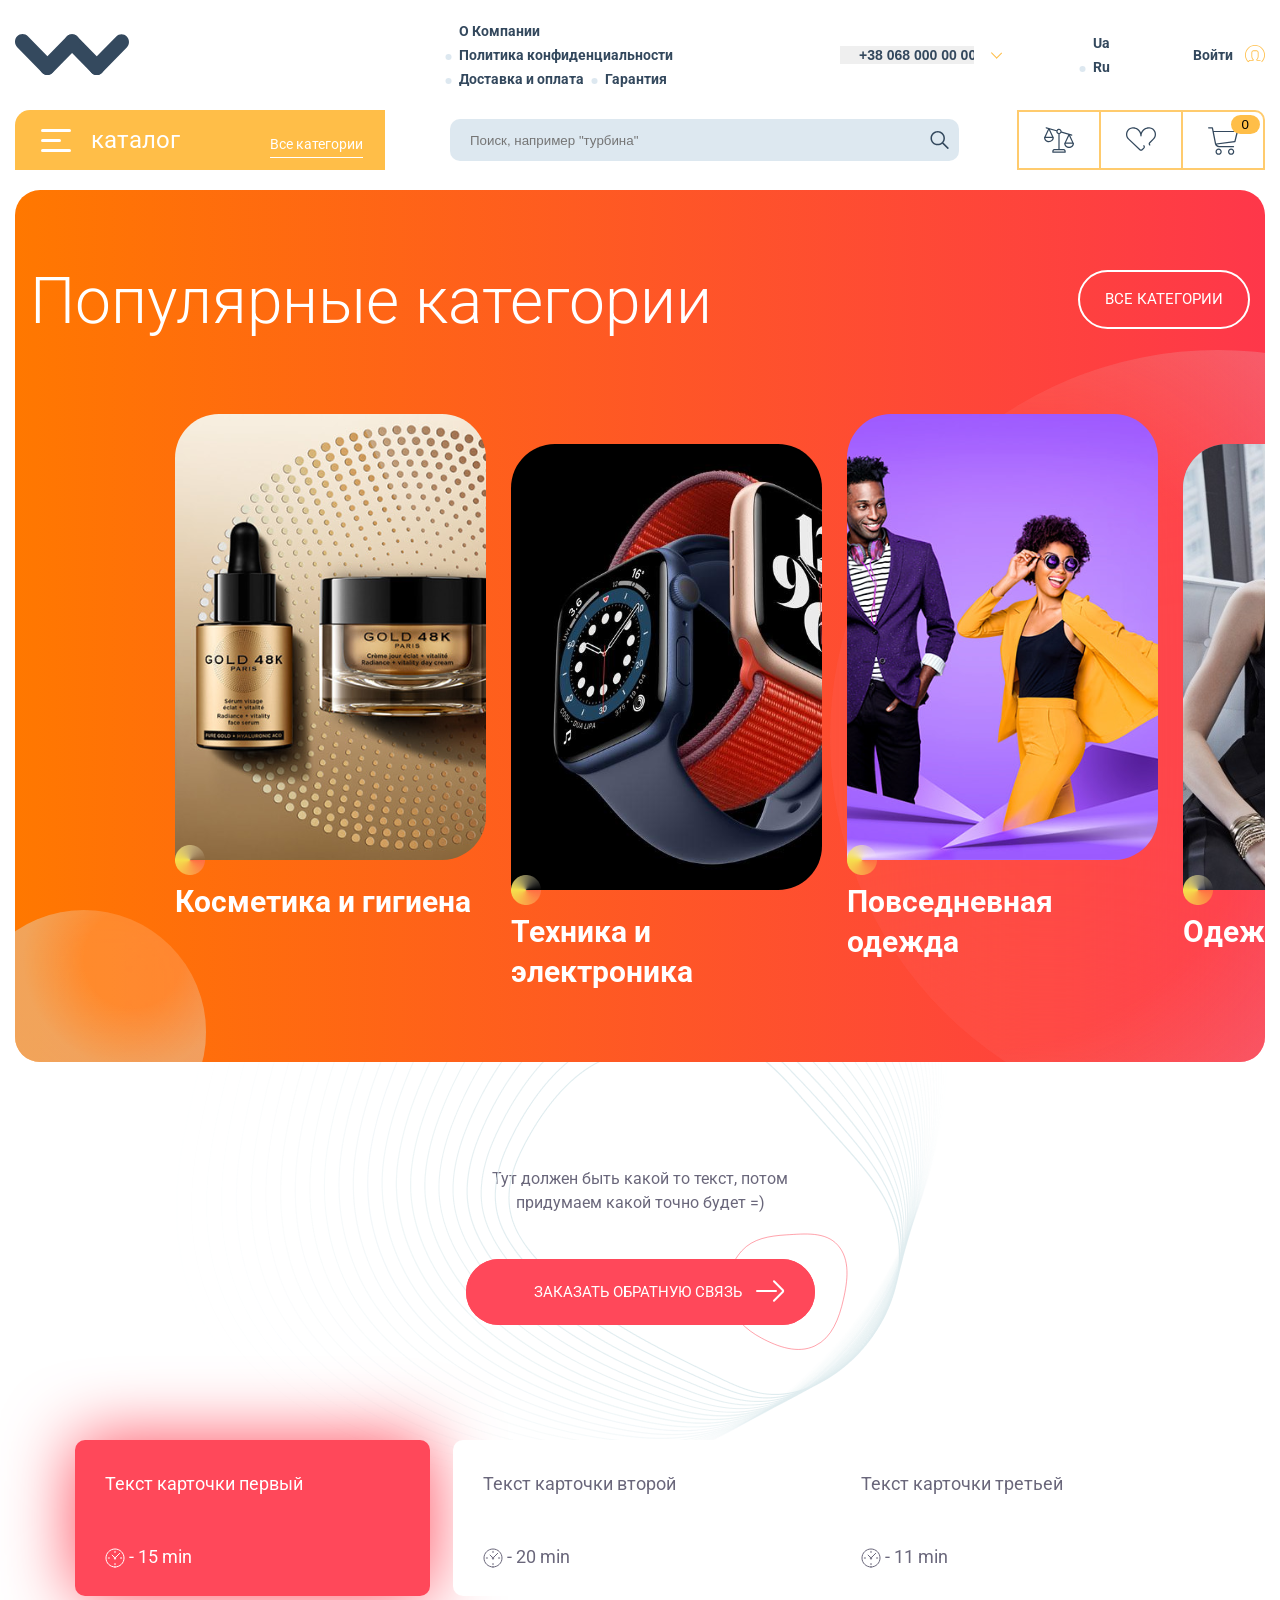
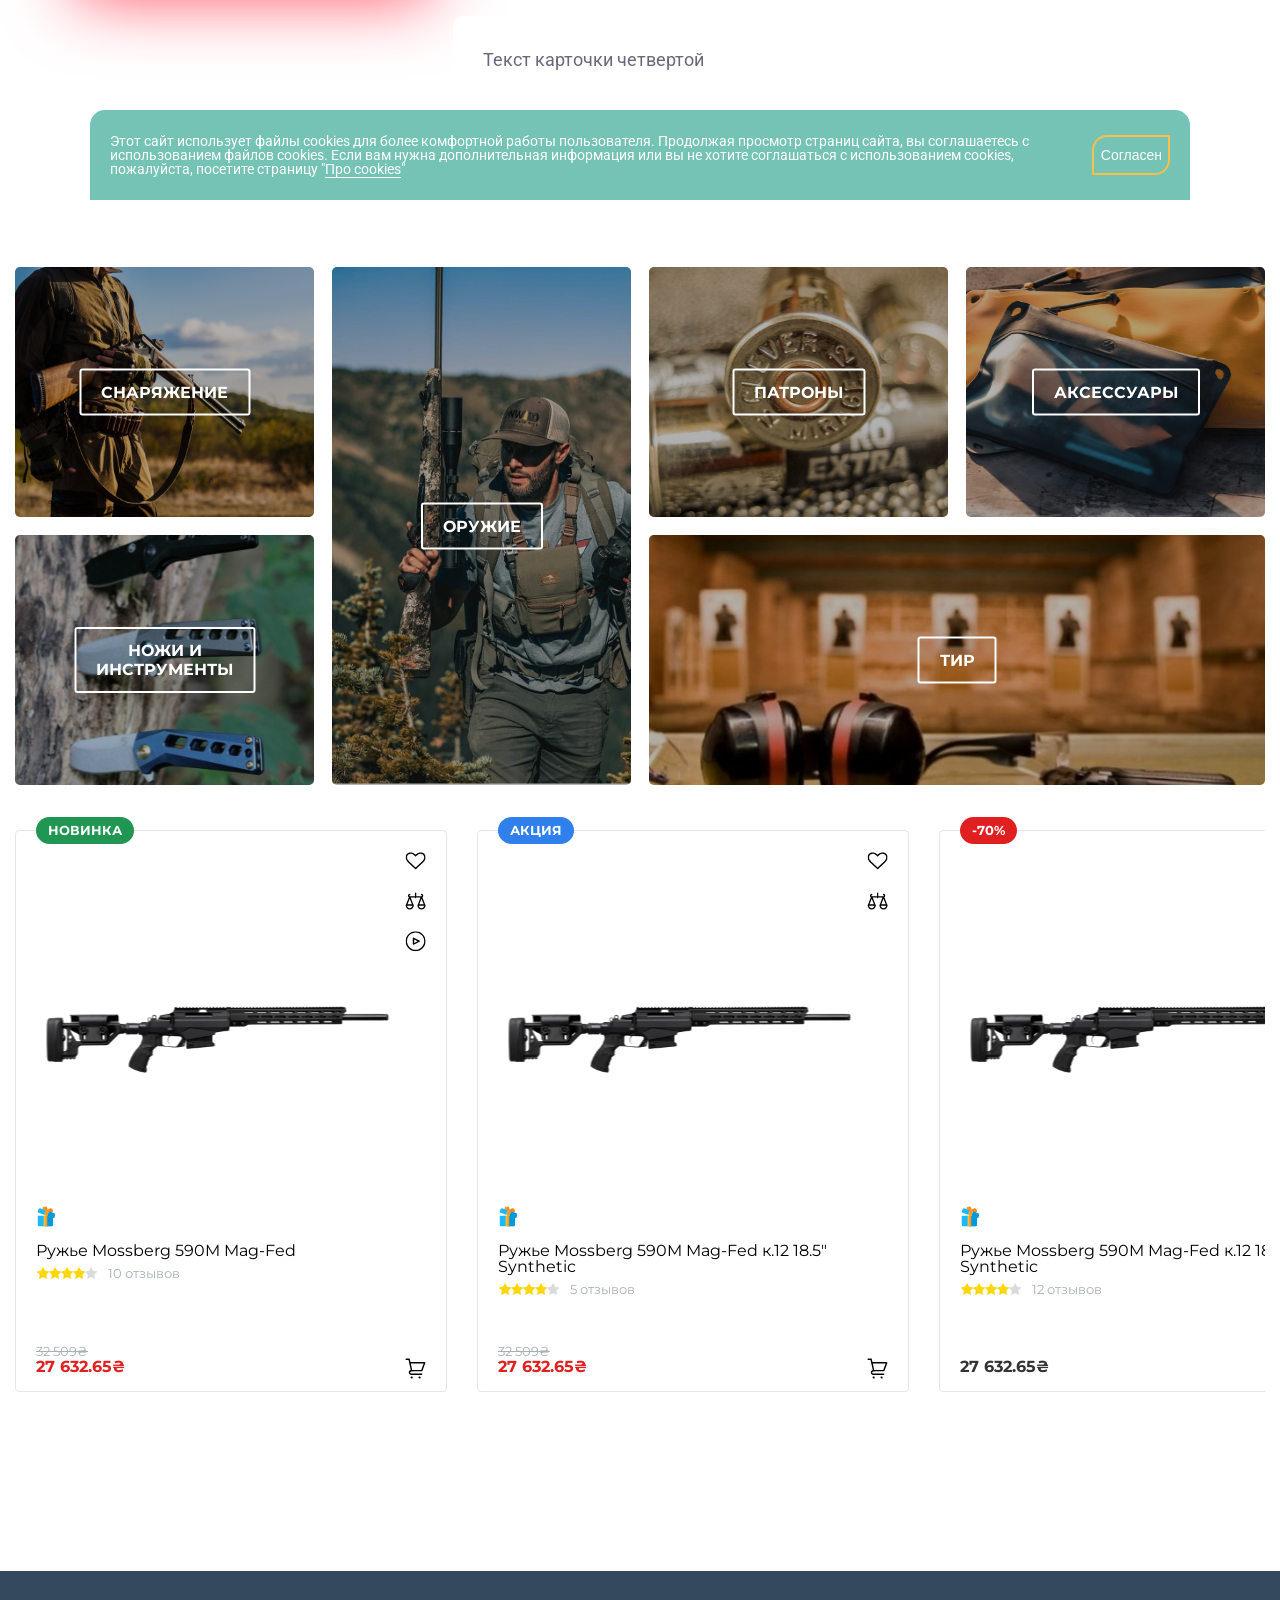
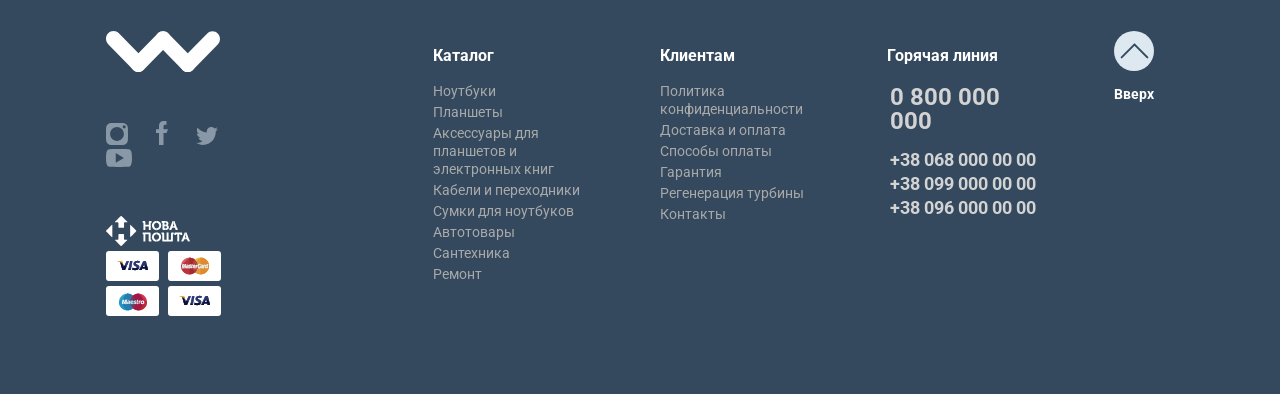
==== commit a3633350: "Upd" ====
--- a/index.html
+++ b/index.html
@@ -169,7 +169,7 @@
                         <img class="vector"src="Site/fluid-linear-pop-product.png" alt="">
                         <a href="#" class="button-phone">ЗАКАЗАТЬ ОБРАТНУЮ СВЯЗЬ <span class="icon-arrow"></span></a>
                     </div>
-                    <img class="back-img"src="Site/Rectangle.png" alt="">
+
                     <div id="main-block-card" class="main-block__cards">
                         
                         <div class="main-block__card active" onclick="pickCard(this);">Текст карточки первый <div class="timer"> <span class="clock"> <img src="Site/clock1.svg" alt="Clock"></span> - 15 min</div> </div>
@@ -413,4 +413,4 @@
 
     </script>
 </body>
-</html>+</html>
--- a/main.css
+++ b/main.css
@@ -614,6 +614,7 @@
         border-top-left-radius: 15px;
         border-top-right-radius: 15px;
         transition: 400ms;
+        z-index: 100;
     }
     .cookie_container.active{
         bottom: 0;
@@ -630,6 +631,7 @@
         border-top-left-radius: 15px;
         border-bottom-right-radius: 15px;
         cursor: pointer;
+        z-index: 100;
     }
     .cookie_button:hover{
         background: #FFBE48;
@@ -1473,4 +1475,4 @@
 
 
 
-    /*----------SLIDER----------*/+    /*----------SLIDER----------*/
